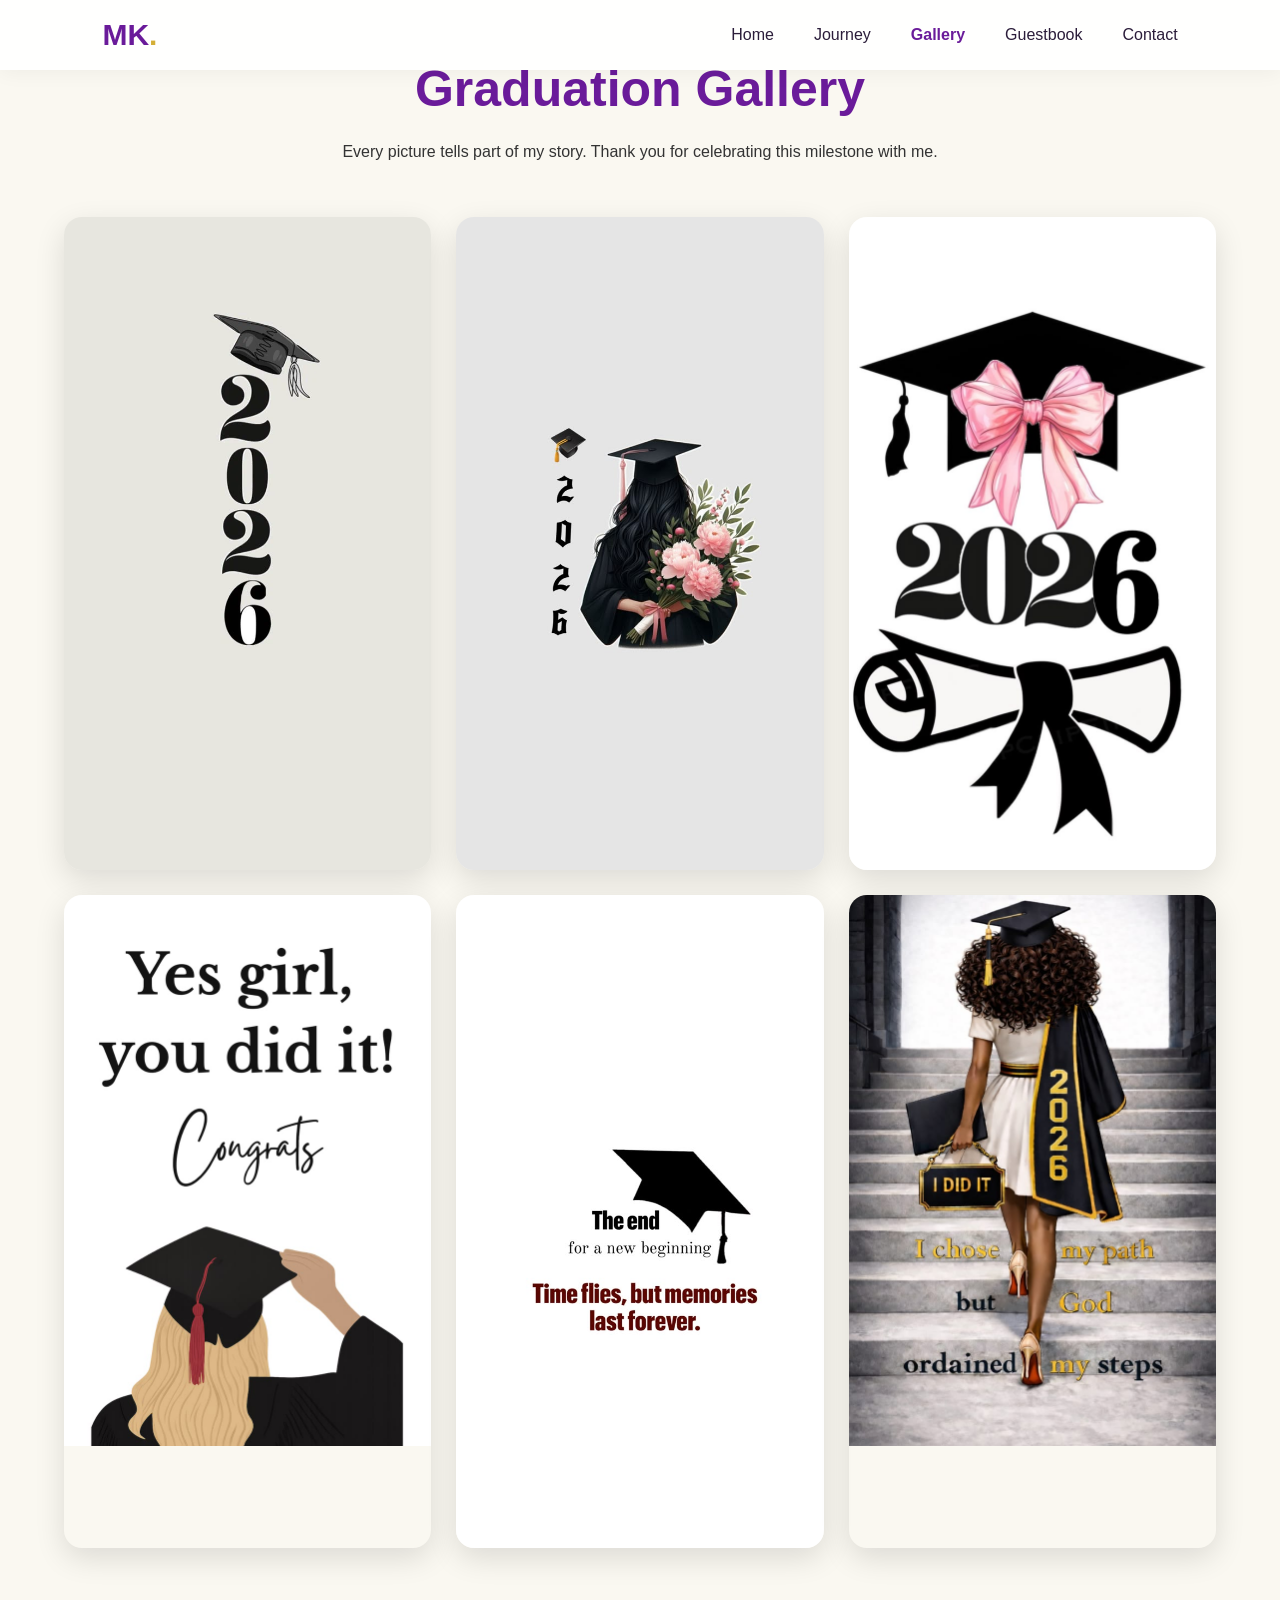
==== gallery.html @ f9fbbab8 "gallery added" ====
<!DOCTYPE html>
<html lang="en">

<head>

    <meta charset="UTF-8">

    <meta name="viewport" content="width=device-width, initial-scale=1.0">

    <title>Graduation Gallery</title>

    <link rel="stylesheet" href="../css/style.css">

    <link rel="stylesheet" href="../css/gallery.css">

</head>

<body>

     <nav>

        <div class="logo">
            MK<span>.</span>
        </div>

        <ul>

            <li><a href="../index.html">Home</a></li>

            <li><a href="journey.html">Journey</a></li>

            <li><a href="gallery.html" class="active">Gallery</a></li>

            <li><a href="guestbook.html">Guestbook</a></li>

             <li><a href="contact.html">Contact</a></li>

        </ul>

    </nav>

<section class="gallery-page">

    <h1>Graduation Gallery</h1>

    <p>
        Every picture tells part of my story. Thank you for celebrating this milestone with me.
    </p>

    <div class="gallery-grid">

        <div class="gallery-item">
            <img src="images/gallery/placeholder1.jpg" alt="Graduation">
        </div>

        <div class="gallery-item">
            <img src="images/gallery/placeholder2.jpg" alt="Graduation">
        </div>

        <div class="gallery-item">
            <img src="images/gallery/placeholder3.jpg" alt="Graduation">
        </div>

        <div class="gallery-item">
            <img src="images/gallery/placeholder4.jpg" alt="Graduation">
        </div>

        <div class="gallery-item">
            <img src="images/gallery/placeholder5.jpg" alt="Graduation">
        </div>

        <div class="gallery-item">
            <img src="images/gallery/placeholder6.jpg" alt="Graduation">
        </div>

    </div>

</section>

<script src="js/gallery.js"></script>

</body>

</html>
---- css/style.css ----
/* ==========================
   GOOGLE FONT (Coming Soon)
========================== */


/* ==========================
   COLORS
========================== */

/* ==========================
   DESIGN SYSTEM
========================== */
html{

    scroll-behavior:smooth;

}

:root{

    /* Brand Colors */

    --primary:#6A1B9A;
    --secondary:#8E44AD;
    --gold:#D4AF37;

    /* Backgrounds */

    --background:#FAF8F3;
    --surface:#FFFFFF;

    /* Text */

    --heading:#2B1D3A;
    --text:#5A5563;

    /* Effects */

    --shadow:0 15px 40px rgba(0,0,0,.08);

    --radius:18px;

}

/* ==========================
   NAVIGATION
========================== */

nav{

    position:fixed;

    top:0;

    left:0;

    width:100%;

    background:rgba(255,255,255,.92);

    backdrop-filter:blur(10px);

    display:flex;

    justify-content:space-between;

    align-items:center;

    padding:18px 8%;

    z-index:1000;

    box-shadow:0 2px 20px rgba(0,0,0,.05);

}

.logo{

    font-size:28px;

    font-weight:700;

    color:var(--primary);

}

nav ul{

    display:flex;

    list-style:none;

    gap:40px;

}

nav a{

    text-decoration:none;

    color:var(--heading);

    font-weight:500;

    transition:.3s;

}

nav a:hover{

    color:var(--primary);

}

/* ==========================
   RESET
========================== */

*{

    margin:0;

    padding:0;

    box-sizing:border-box;

}


/* ==========================
   BODY
========================== */

body{

    background:var(--background);

    color:var(--text);
    
    font-family:'Poppins',sans-serif;
}
/* ==========================
   HERO SECTION
========================== */

.hero{

    height:100vh;

    display:flex;

    justify-content:center;

    align-items:center;

    text-align:center;

}

.hero-content{

    max-width:800px;

    animation:fadeUp 1.5s ease;

    position:relative;
    
    z-index:2;v

}
}

.welcome{

    color:var(--gold);

    letter-spacing:3px;

    text-transform:uppercase;

    margin-bottom:15px;

}

.title{

    font-size:90px;

    color:var(--primary);

    margin-bottom:30px;

    font-family:'Cormorant Garamond',serif;

}

.name{

    font-size:40px;

    margin-bottom:20px;

    color:var(--heading);

    font-weight:600;
}

.course{

    font-size:22px;

    margin-bottom:15px;

    font-weight:300;

    letter-spacing:1px;

}

.class{

    font-size:20px;

    color:var(--gold);

    margin-bottom:35px;

}
.quote{

    width:70%;

    margin:auto;

    margin-bottom:40px;

    font-size:20px;

    line-height:1.8;

    color:var(--text);

    font-style:italic;

}

.btn{

    display:inline-block;

     text-decoration:none;

    background:linear-gradient(135deg,var(--primary),var(--secondary));

    color:white;

    padding:18px 45px;

    border:none;

    border-radius:50px;

    font-size:18px;

    font-weight:600;

    cursor:pointer;

    transition:.4s ease;

    box-shadow:var(--shadow);

}

.btn:hover{

    background:var(--gold);

    color:black;

    transform:translateY(-6px);

     box-shadow:0 25px 45px rgba(106,27,154,.25);


}
/* ==========================
   FADE IN ANIMATION
========================== */

@keyframes fadeUp{

    from{

        opacity:0;

        transform:translateY(40px);

    }

    to{

        opacity:1;

        transform:translateY(0);

    }

}
.hero{

    position:relative;

    overflow:hidden;

}

.hero::before{

    content:"";

    position:absolute;

    width:500px;

    height:500px;

    background:rgba(106,27,154,.08);

    border-radius:50%;

    top:-180px;

    left:-120px;

    filter:blur(60px);

}

.hero::after{

    content:"";

    position:absolute;

    width:350px;

    height:350px;

    background:rgba(212,175,55,.08);

    border-radius:50%;

    bottom:-120px;

    right:-80px;

    filter:blur(50px);

}
.line{

    width:80px;

    height:3px;

    background:var(--gold);

    margin:18px auto 30px;

    border-radius:50px;

}/* ==========================
   COUNTDOWN
========================== */

.countdown{

    padding:120px 10%;

    text-align:center;

}

.countdown h2{

    font-size:42px;

    color:var(--primary);

    margin-bottom:60px;

    font-family:'Cormorant Garamond',serif;

}

.countdown-container{

    display:flex;

    justify-content:center;

    gap:30px;

    flex-wrap:wrap;

}

.time-box{

    width:180px;

    padding:35px;

    background:white;

    border-radius:20px;

    box-shadow:var(--shadow);

    transition:.4s;

}

.time-box:hover{

    transform:translateY(-10px);

}

.time-box h1{

    font-size:55px;

    color:var(--primary);

}

.time-box p{

    margin-top:15px;

    color:var(--text);

    letter-spacing:2px;

}

.countdown-text{

    max-width:700px;

    margin:0 auto 60px;

    font-size:18px;

    line-height:1.8;

    color:var(--text);

}

/* ==========================
   TIMELINE
========================== */

.timeline{

    padding:120px 10%;

    background:#fff;

    text-align:center;

}

.timeline h2{

    font-size:46px;

    color:var(--primary);

    margin-bottom:20px;

    font-family:'Cormorant Garamond',serif;

}

.timeline-intro{

    max-width:700px;

    margin:0 auto 70px;

    color:var(--text);

    line-height:1.8;

}

.timeline-container{

    position:relative;

    max-width:900px;

    margin:auto;

}

.timeline-container::before{

    content:"";

    position:absolute;

    width:4px;

    background:var(--gold);

    top:0;

    bottom:0;

    left:50%;

    transform:translateX(-50%);

}

.timeline-item{

    position:relative;

    width:50%;

    padding:25px 40px;

}

.timeline-item:nth-child(odd){

    left:0;

    text-align:right;

}

.timeline-item:nth-child(even){

    left:50%;

    text-align:left;

}

.timeline-content{

    background:white;

    padding:30px;

    border-radius:18px;

    box-shadow:var(--shadow);

    transition:.4s;

}

.timeline-content:hover{

    transform:translateY(-8px);

}

.year{

    color:var(--gold);

    font-weight:600;

}

.timeline-content h3{

    margin:15px 0;

    color:var(--heading);

}

/* ==========================
   SCROLL ANIMATION
========================== */

.timeline-item{

    opacity:0;

    transform:translateY(60px);

    transition:all .8s ease;

}

.timeline-item.show{

    opacity:1;

    transform:translateY(0);

}

nav a.active{

    color:var(--primary);

    font-weight:700;

}

nav a.active::after{

    width:100%;

}
.logo{

    font-size:30px;

    font-weight:700;

    color:var(--primary);

}

.logo span{

    color:var(--gold);

}
---- css/gallery.css ----
*{

    margin:0;

    padding:0;

    box-sizing:border-box;

}

body{

    font-family:Arial, sans-serif;

    background:#faf8f1;

    color:#333;

}

.gallery-page{

    width:90%;

    max-width:1200px;

    margin:60px auto;

}

.gallery-page h1{

    text-align:center;

    color:#6A1B9A;

    font-size:50px;

}

.gallery-page p{

    text-align:center;

    margin:20px auto 50px;

    max-width:700px;

    line-height:1.8;

}

.gallery-grid{

    display:grid;

    grid-template-columns:repeat(3,1fr);

    gap:25px;

}

.gallery-item{

    overflow:hidden;

    border-radius:18px;

    box-shadow:0 10px 30px rgba(0,0,0,.12);

    cursor:pointer;

}

.gallery-item img{

    width:100%;

    display:block;

    transition:.5s;

}

.gallery-item:hover img{

    transform:scale(1.08);

}
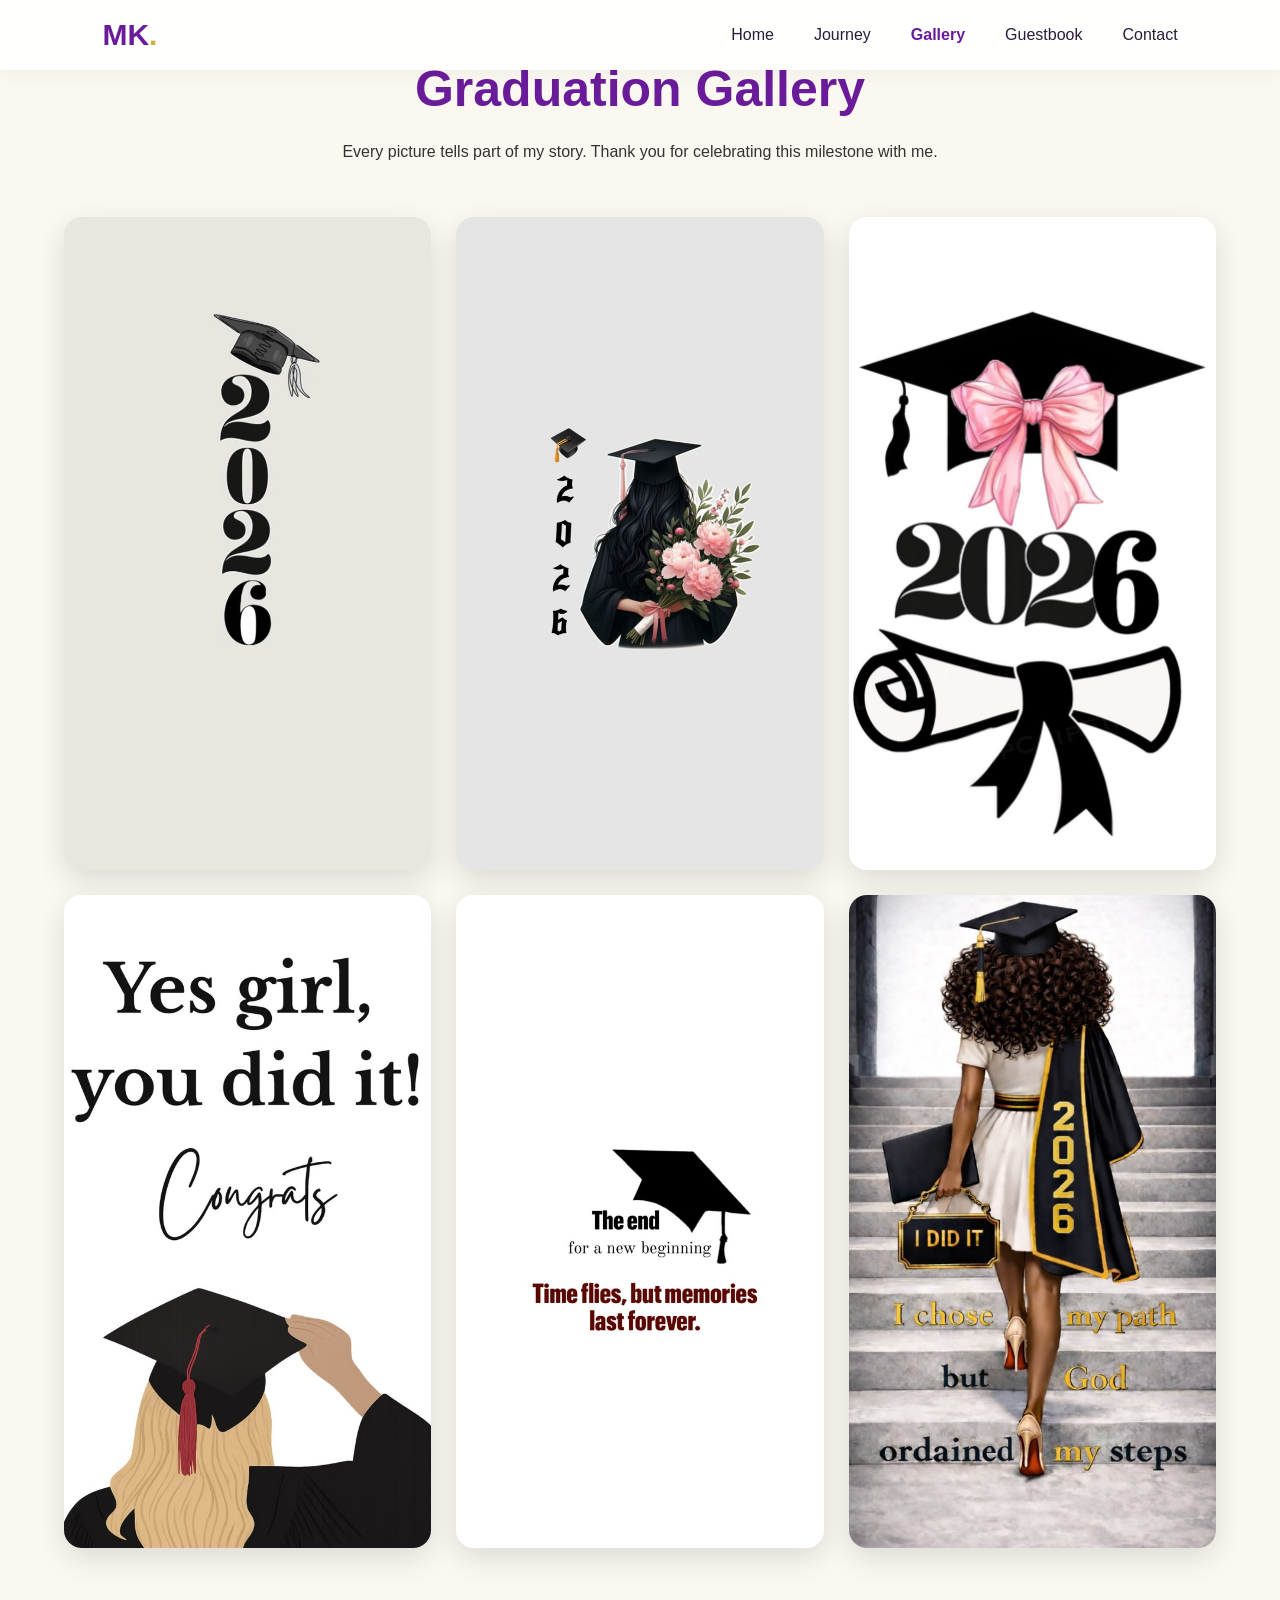
==== commit 10590d66: "created the guestbook cards" ====
--- a/gallery.html
+++ b/gallery.html
@@ -51,32 +51,92 @@
 
         <div class="gallery-item">
             <img src="images/gallery/placeholder1.jpg" alt="Graduation">
+        <div class="overlay">
+
+        <h3>View Memory</h3>
+
+        <p>Click to enlarge</p>
+
+    </div>
         </div>
 
         <div class="gallery-item">
             <img src="images/gallery/placeholder2.jpg" alt="Graduation">
+            <div class="overlay">
+
+        <h3>View Memory</h3>
+
+        <p>Click to enlarge</p>
+
+    </div>     
+        
         </div>
 
         <div class="gallery-item">
             <img src="images/gallery/placeholder3.jpg" alt="Graduation">
+        <div class="overlay">
+
+        <h3>View Memory</h3>
+
+        <p>Click to enlarge</p>
+
+    </div>
         </div>
 
         <div class="gallery-item">
             <img src="images/gallery/placeholder4.jpg" alt="Graduation">
+        <div class="overlay">
+
+        <h3>View Memory</h3>
+
+        <p>Click to enlarge</p>
+
+    </div>
         </div>
 
         <div class="gallery-item">
             <img src="images/gallery/placeholder5.jpg" alt="Graduation">
+       <div class="overlay">
+
+        <h3>View Memory</h3>
+
+        <p>Click to enlarge</p>
+
+    </div>
         </div>
 
         <div class="gallery-item">
             <img src="images/gallery/placeholder6.jpg" alt="Graduation">
+       <div class="overlay">
+
+        <h3>View Memory</h3>
+
+        <p>Click to enlarge</p>
+
+    </div>       
+       
         </div>
 
     </div>
 
 </section>
 
+<!-- LIGHTBOX -->
+
+<div class="lightbox" id="lightbox">
+
+    <span class="close">&times;</span>
+
+    <img class="lightbox-image" id="lightboxImage">
+
+    <button class="prev">&#10094;</button>
+
+    <button class="next">&#10095;</button>
+
+    <div class="caption" id="caption"></div>
+
+</div>
+
 <script src="js/gallery.js"></script>
 
 </body>
--- a/css/gallery.css
+++ b/css/gallery.css
@@ -66,19 +66,36 @@
 
     border-radius:18px;
 
+    position:relative;
+
     box-shadow:0 10px 30px rgba(0,0,0,.12);
 
     cursor:pointer;
 
+    transition:transform .35s ease,
+               box-shadow .35s ease;
+
+}
+
+.gallery-item:hover{
+
+    transform:translateY(-10px);
+
+    box-shadow:0 18px 40px rgba(106,27,154,.35);
+
 }
 
 .gallery-item img{
 
     width:100%;
 
+    height:100%;
+
+    object-fit:cover;
+
     display:block;
 
-    transition:.5s;
+    transition:transform .5s ease;
 
 }
 
@@ -86,4 +103,185 @@
 
     transform:scale(1.08);
 
+}
+
+.gallery-item:hover img{
+
+    transform:scale(1.08);
+
+}
+
+.overlay{
+
+    position:absolute;
+
+    inset:0;
+
+    background:linear-gradient(
+        to top,
+        rgba(106,27,154,.9),
+        rgba(106,27,154,.2),
+        transparent
+    );
+
+    display:flex;
+
+    flex-direction:column;
+
+    justify-content:flex-end;
+
+    padding:20px;
+
+    color:white;
+
+    opacity:0;
+
+    transition:.35s ease;
+
+    pointer-events: none;
+
+
+}
+
+.gallery-item:hover .overlay{
+
+    opacity:1;
+
+}
+
+.overlay h3,
+.overlay p{
+
+    transform:translateY(20px);
+
+    transition:.35s ease;
+
+}
+
+.gallery-item:hover .overlay h3,
+.gallery-item:hover .overlay p{
+
+    transform:translateY(0);
+
+}
+/* ==========================
+   LIGHTBOX
+========================== */
+
+.lightbox{
+
+    position:fixed;
+
+    top:0;
+
+    left:0;
+
+    width:100%;
+
+    height:100%;
+
+    background:rgba(0,0,0,.92);
+
+    display:flex;
+
+    justify-content:center;
+
+    align-items:center;
+
+    flex-direction:column;
+
+    opacity:0;
+
+    visibility:hidden;
+
+     transition: opacity 0.4s ease, visibility 0.4s ease;
+
+    z-index:9999;
+
+}
+.lightbox.show{
+
+    opacity:1;
+
+    visibility:visible;
+
+}
+
+.lightbox-image{
+
+    max-width:85%;
+
+    max-height:75%;
+
+    border-radius:18px;
+
+    box-shadow:0 15px 40px rgba(0,0,0,.4);
+
+    transition:opacity .3s ease;
+
+}
+
+.lightbox-image.fade{
+
+    opacity:0;
+
+}
+
+.close{
+
+    position:absolute;
+
+    top:30px;
+
+    right:45px;
+
+    color:white;
+
+    font-size:45px;
+
+    cursor:pointer;
+
+}
+
+.prev,
+.next{
+
+    position:absolute;
+
+    top:50%;
+
+    transform:translateY(-50%);
+
+    font-size:55px;
+
+    border:none;
+
+    background:none;
+
+    color:white;
+
+    cursor:pointer;
+
+}
+
+.prev{
+
+    left:40px;
+
+}
+
+.next{
+
+    right:40px;
+
+}
+
+.caption{
+
+    margin-top:25px;
+
+    color:white;
+
+    font-size:20px;
+
 }
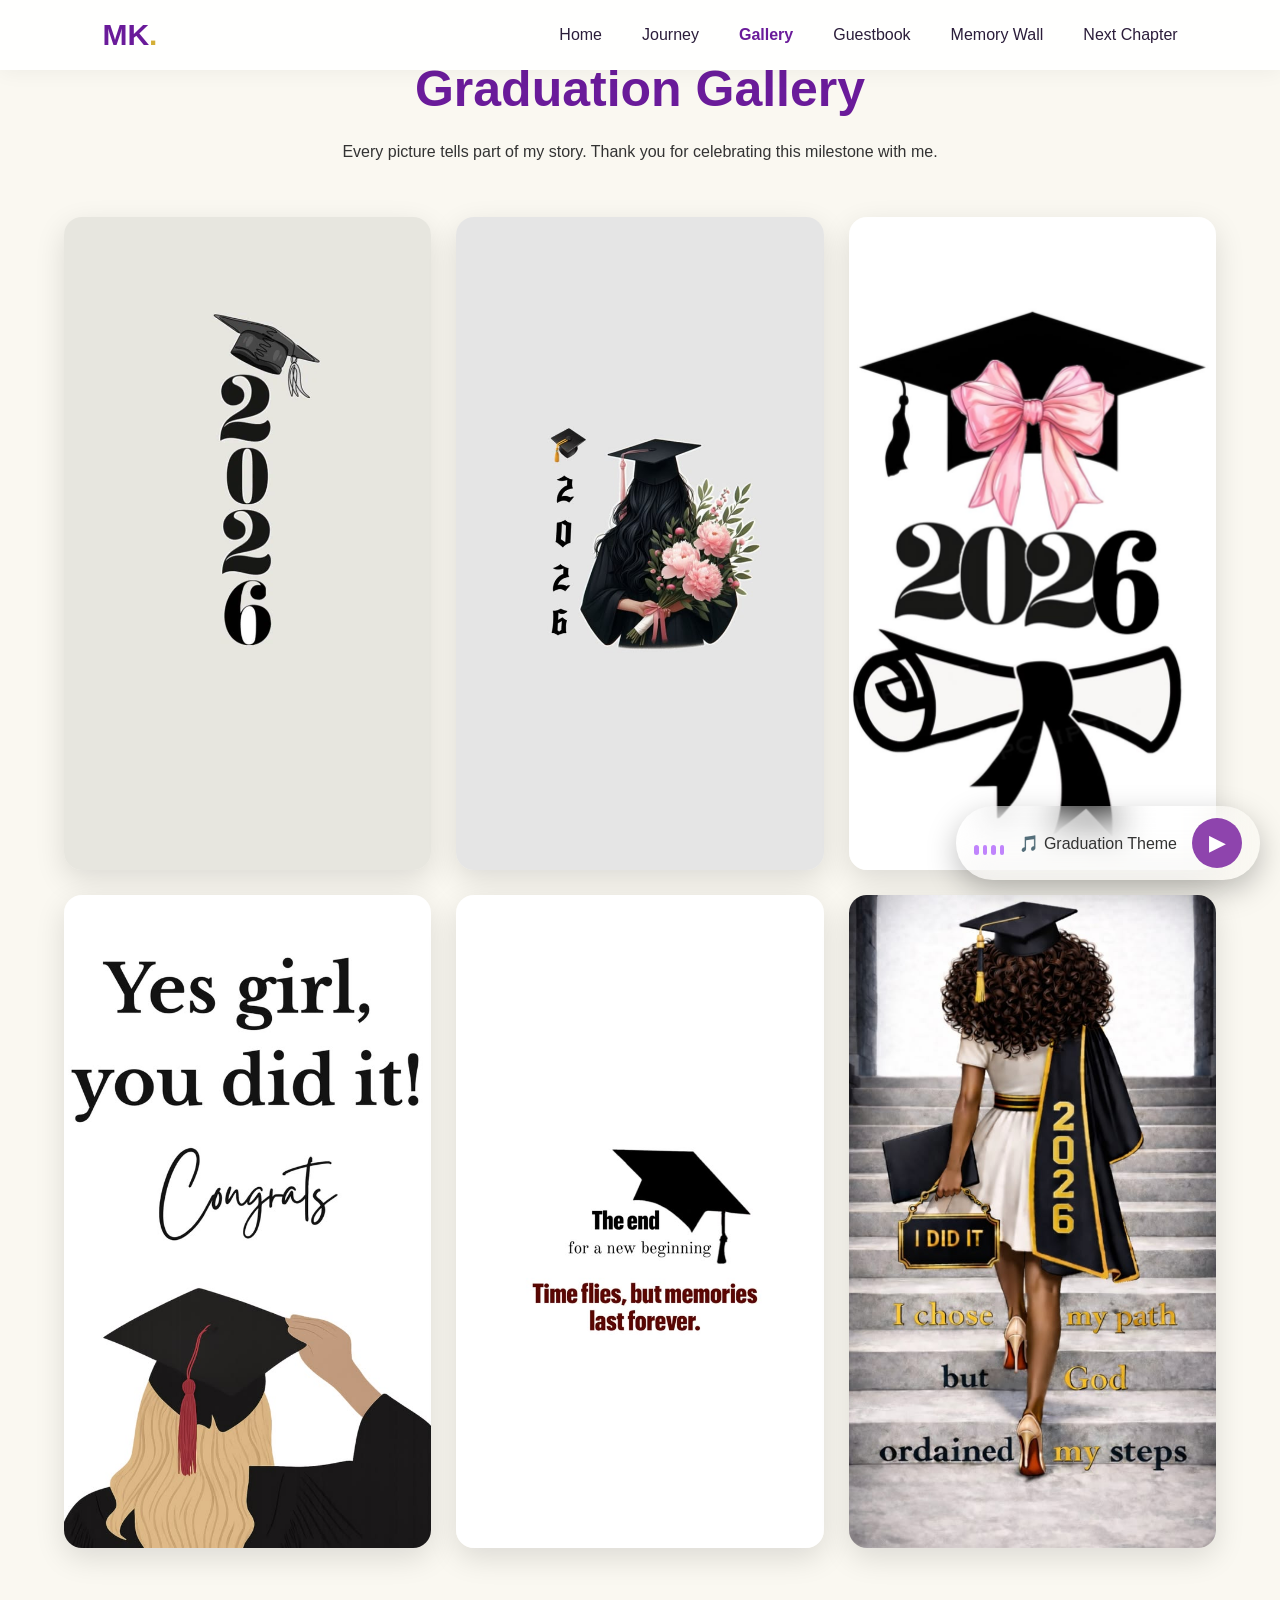
==== commit 3c05d87a: "final graduation website updates" ====
--- a/gallery.html
+++ b/gallery.html
@@ -27,13 +27,16 @@
 
             <li><a href="../index.html">Home</a></li>
 
-            <li><a href="journey.html">Journey</a></li>
+            <li><a href="../index.html#journey">Journey</a></li>
 
             <li><a href="gallery.html" class="active">Gallery</a></li>
 
             <li><a href="guestbook.html">Guestbook</a></li>
 
-             <li><a href="contact.html">Contact</a></li>
+                 <li><a href="memory-wall.html">Memory Wall</a></li>
+
+
+                  <li><a href ="next-chapter.html">Next Chapter</a></li>
 
         </ul>
 
@@ -136,6 +139,33 @@
     <div class="caption" id="caption"></div>
 
 </div>
+<div class="music-player">
+
+    <div class="equalizer">
+
+        <span></span>
+        <span></span>
+        <span></span>
+        <span></span>
+
+    </div>
+
+    <span class="music-title">
+
+        🎵 Graduation Theme
+
+    </span>
+
+    <button id="musicBtn">▶</button>
+
+    <audio id="bgMusic" loop>
+
+        <source src="assets/music/graduation-theme.mp3" type="audio/mpeg">
+
+    </audio>
+
+</div>
+<script src="js/music.js"></script>
 
 <script src="js/gallery.js"></script>
 
--- a/css/style.css
+++ b/css/style.css
@@ -639,4 +639,298 @@
 
     color:var(--gold);
 
+}
+
+/* ==========================
+   WEBSITE LOADER
+========================== */
+
+#loader{
+
+    position:fixed;
+
+    inset:0;
+
+    background:linear-gradient(135deg,#4B006E,#7B2CBF,#C77DFF);
+
+    display:flex;
+
+    justify-content:center;
+
+    align-items:center;
+
+    z-index:999999;
+
+    transition:opacity .8s ease,
+               visibility .8s ease;
+
+}
+
+.loader-content{
+
+    text-align:center;
+
+    color:white;
+
+}
+
+.graduation-cap{
+
+    font-size:70px;
+
+    animation:bounce 2s infinite;
+
+}
+
+.loader-content h1{
+
+    margin-top:20px;
+
+    font-size:42px;
+
+    letter-spacing:2px;
+
+}
+
+.loader-content p{
+
+    font-size:20px;
+
+    opacity:.9;
+
+    margin-bottom:30px;
+
+}
+
+.loader-line{
+
+    width:260px;
+
+    height:6px;
+
+    background:rgba(255,255,255,.2);
+
+    border-radius:30px;
+
+    overflow:hidden;
+
+    margin:auto;
+
+}
+
+.loader-line span{
+
+    display:block;
+
+    width:40%;
+
+    height:100%;
+
+    background:white;
+
+    animation:loading 1.4s infinite;
+
+}
+
+.loader-content small{
+
+    display:block;
+
+    margin-top:25px;
+
+    opacity:.8;
+
+}
+
+@keyframes loading{
+
+    0%{
+
+        transform:translateX(-120%);
+
+    }
+
+    100%{
+
+        transform:translateX(320%);
+
+    }
+
+}
+
+@keyframes bounce{
+
+    0%,100%{
+
+        transform:translateY(0);
+
+    }
+
+    50%{
+
+        transform:translateY(-12px);
+
+    }
+
+}
+
+.loader-hidden{
+
+    opacity:0;
+
+    visibility:hidden;
+
+}
+
+#loaderMessage{
+
+    transition:.4s;
+
+    min-height:30px;
+
+}
+
+
+/* ==========================
+   MUSIC PLAYER
+========================== */
+.music-player{
+
+    position:fixed;
+    bottom:20px;
+    right:20px;
+
+    display:flex;
+    align-items:center;
+    gap:12px;
+
+    padding:12px 18px;
+
+    border-radius:50px;
+
+    background:rgba(255,255,255,.15);
+
+    backdrop-filter:blur(18px);
+
+    box-shadow:0 10px 30px rgba(0,0,0,.25);
+
+    z-index:9999;
+
+}
+
+#musicBtn{
+
+    width:50px;
+    height:50px;
+
+    border:none;
+
+    border-radius:50%;
+
+    cursor:pointer;
+
+    font-size:22px;
+
+    background:#8e44ad;
+
+    color:white;
+
+    transition:.4s;
+
+}
+
+#musicBtn.playing{
+
+    animation:pulseMusic 1.2s infinite;
+
+}
+
+@keyframes pulseMusic{
+
+    0%{
+
+        transform:scale(1);
+
+        box-shadow:0 0 0 rgba(142,68,173,.6);
+
+    }
+
+    50%{
+
+        transform:scale(1.12);
+
+        box-shadow:0 0 25px rgba(142,68,173,.8);
+
+    }
+
+    100%{
+
+        transform:scale(1);
+
+        box-shadow:0 0 0 rgba(142,68,173,.6);
+
+    }
+
+}
+
+.music-player{
+
+display:flex;
+align-items:center;
+gap:15px;
+
+}
+.equalizer{
+
+    display:flex;
+    align-items:flex-end;
+    justify-content:center;
+    gap:4px;
+
+    width:30px;
+    height:24px;
+
+}
+.equalizer span{
+
+    display:block;
+
+    width:5px;
+
+    height:10px;
+
+    background:#C084FC;
+
+    border-radius:10px;
+
+}
+
+.equalizer span:nth-child(2){
+    animation-delay:.15s;
+}
+
+.equalizer span:nth-child(3){
+    animation-delay:.30s;
+}
+
+.equalizer span:nth-child(4){
+    animation-delay:.45s;
+}
+
+@keyframes equalizer{
+
+    0%,100%{
+        height:8px;
+    }
+
+    50%{
+        height:22px;
+    }
+
+}
+
+.equalizer.active span{
+
+    animation:equalizer .8s infinite ease-in-out;
+
 }
